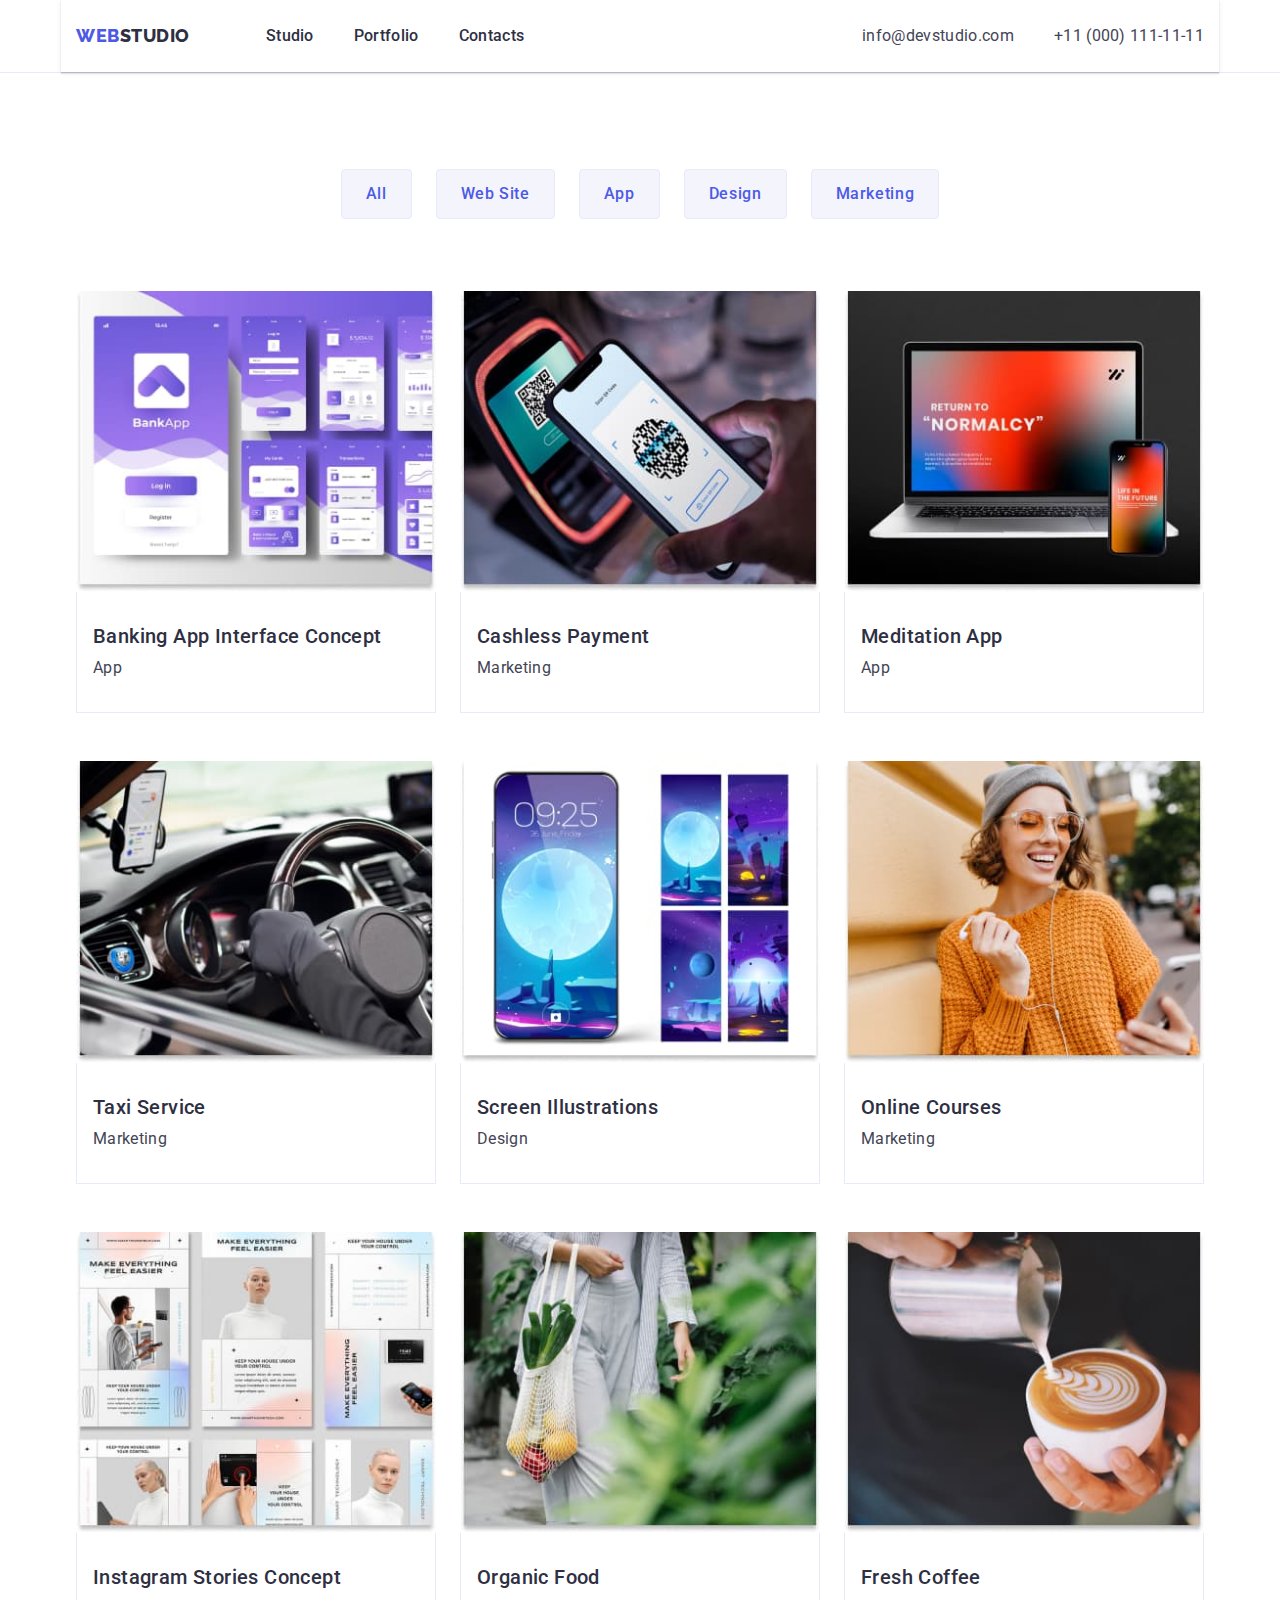
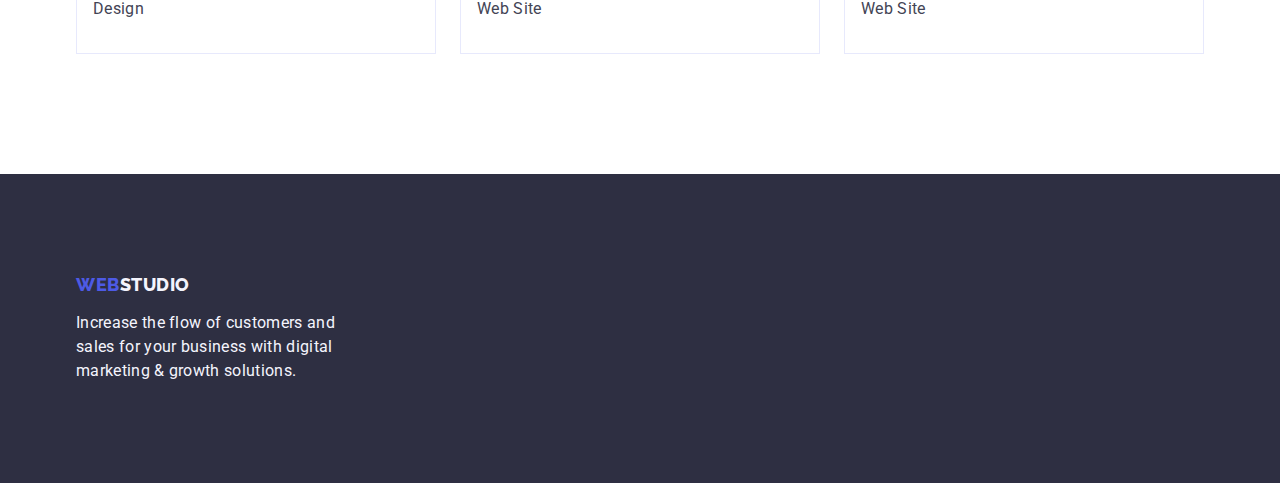
==== portfolio.html @ fec1e25a "fthrftj" ====
<!DOCTYPE html>
<html lang="en">
  <head>
    <meta charset="UTF-8" />
    <link rel="preconnect" href="https://fonts.googleapis.com" />
    <link rel="preconnect" href="https://fonts.gstatic.com" crossorigin />
    <link
      href="https://fonts.googleapis.com/css2?family=Raleway:wght@800&family=Roboto:wght@400;500&display=swap"
      rel="stylesheet"
    />
    <meta name="viewport" content="width=device-width, initial-scale=1.0" />
    <title>Portfolio</title>
    <link rel="stylesheet" href="./css/modern-normalize.min.css" />
    <link rel="stylesheet" href="./css/style.css" />
    <script src="./js/modal.js"></script>
  </head>
  <body>
    <header class="header_index">
      <!-- Header -->
      <div class="header-div-index container">
        <nav class="list nav-list-index">
          <a class="logo link" href="./index.html"
            >Web<span class="logo_span">Studio</span></a
          >
          <ul class="list menu-nav-index">
            <li class="navigation">
              <a class="nav_header link" href="./index.html">Studio</a>
            </li>
            <li class="navigation">
              <a class="nav_header link" href="./portfolio.html">Portfolio</a>
            </li>
            <li class="navigation">
              <a class="nav_header link" href="">Contacts</a>
            </li>
          </ul>
        </nav>
        <!-- Contacts -->
        <address class="contacts_header">
          <ul class="list address-list-index">
            <li class="adress_phone">
              <a class="email_header link" href="mailto:info@devstudio.com"
                >info@devstudio.com</a
              >
            </li>
            <li class="adress_phone">
              <a class="email_header link" href="tel:+110001111111"
                >+11 (000) 111-11-11</a
              >
            </li>
          </ul>
        </address>
      </div>
    </header>
    <main>
      <!-- Nav -->
      <section class="images_main_portfolio">
        <div class="container">
          <h1 class="visually-hidden">navigation</h1>
          <ul class="list list-portfolio">
            <li>
              <button class="buttons" type="button">All</button>
            </li>
            <li>
              <button class="buttons" type="button">Web Site</button>
            </li>
            <li>
              <button class="buttons" type="button">App</button>
            </li>
            <li>
              <button class="buttons" type="button">Design</button>
            </li>
            <li>
              <button class="buttons" type="button">Marketing</button>
            </li>
          </ul>
          <!-- Images -->
          <ul class="list portfolio-img">
            <li class="portfolio-img-descp">
              <a class="link" href="./index.html">
                <img src="./images/port1.jpg" alt="img1" width="360" />
                <div class="catalog">
                  <h2 class="img_head_hame">Banking App Interface Concept</h2>
                  <p class="port_parah">App</p>
                </div>
              </a>
            </li>
            <li class="portfolio-img-descp">
              <a class="link" href="./index.html">
                <img src="./images/port2.jpg" alt="img2" width="360" />
                <div class="catalog">
                  <h2 class="img_head_hame">Cashless Payment</h2>
                  <p class="port_parah">Marketing</p>
                </div>
              </a>
            </li>
            <li class="portfolio-img-descp">
              <a class="link" href="./index.html">
                <img src="./images/port3.jpg" alt="img3" width="360" />
                <div class="catalog">
                  <h2 class="img_head_hame">Meditation App</h2>
                  <p class="port_parah">App</p>
                </div>
              </a>
            </li>
            <li class="portfolio-img-descp">
              <a class="link" href="./index.html">
                <img src="./images/port4.jpg" alt="img4" width="360" />
                <div class="catalog">
                  <h2 class="img_head_hame">Taxi Service</h2>
                  <p class="port_parah">Marketing</p>
                </div>
              </a>
            </li>
            <li class="portfolio-img-descp">
              <a class="link" href="./index.html">
                <img src="./images/port5.jpg" alt="img5" width="360" />
                <div class="catalog">
                  <h2 class="img_head_hame">Screen Illustrations</h2>
                  <p class="port_parah">Design</p>
                </div>
              </a>
            </li>
            <li class="portfolio-img-descp">
              <a class="link" href="./index.html">
                <img src="./images/port6.jpg" alt="img6" width="360" />
                <div class="catalog">
                  <h2 class="img_head_hame">Online Courses</h2>
                  <p class="port_parah">Marketing</p>
                </div>
              </a>
            </li>
            <li class="portfolio-img-descp">
              <a class="link" href="./index.html">
                <img src="./images/port7.jpg" alt="img7" width="360" />
                <div class="catalog">
                  <h2 class="img_head_hame">Instagram Stories Concept</h2>
                  <p class="port_parah">Design</p>
                </div>
              </a>
            </li>
            <li class="portfolio-img-descp">
              <a class="link" href="./index.html">
                <img src="./images/port8.jpg" alt="img8" width="360" />
                <div class="catalog">
                  <h2 class="img_head_hame">Organic Food</h2>
                  <p class="port_parah">Web Site</p>
                </div>
              </a>
            </li>
            <li class="portfolio-img-descp">
              <a class="link" href="./index.html">
                <img src="./images/port9.jpg" alt="img9" width="360" />
                <div class="catalog">
                  <h2 class="img_head_hame">Fresh Coffee</h2>
                  <p class="port_parah">Web Site</p>
                </div>
              </a>
            </li>
          </ul>
        </div>
      </section>
    </main>
    <!-- footer -->
    <footer class="footer_main">
      <div class="container">
        <a class="logo link logo-footer" href="./index.html"
          >Web<span class="logo_span_footer">Studio</span></a
        >
        <p class="footer_par">
          Increase the flow of customers and sales for your business with
          digital marketing & growth solutions.
        </p>
      </div>
    </footer>
  </body>
</html>
---- css/style.css ----
body {
  font-family: 'Raleway', sans-serif;
  font-family: 'Roboto', sans-serif;
  color: #434455;
  background-color: #ffffff;
}
:root {
  color: #434455;
  background-color: #ffffff;
  --body-fonts: 'Roboto', 'Raleway', sans-serif;
}
/* Header */
.logo {
  font-family: 'Raleway', sans-serif;
  font-size: 18px;
  font-weight: 800;
  line-height: 1.17;
  letter-spacing: 0.03em;
  text-transform: uppercase;
  color: #4d5ae5;
  text-decoration: none;
  margin-right: 76px;
}
.logo_span {
  color: #2e2f42;
}
.list {
  list-style: none;
}
.nav_header {
  font-weight: 500;
  font-size: 16px;
  line-height: 1.5;
  letter-spacing: 0.02em;
  color: #2e2f42;
  padding: 24px 0;
  display: flex;
  flex-direction: row;
}
.nav_header:hover,
.nav_header:focus {
  color: #404bbf;
}
.link {
  text-decoration: none;
}
.contacts_header {
  font-style: normal;
}
.email_header {
  font-size: 16px;
  line-height: 1.5;
  letter-spacing: 0.02em;
  color: #434455;
}
.email_header:hover,
.email_header:focus {
  color: #404bbf;
}
/* Hero */
.hero_main {
  background-color: #2e2f42;
  padding: 188px 0;
}
.hero_text {
  font-size: 56px;
  line-height: 1.07;
  text-align: center;
  letter-spacing: 0.02em;
  color: #ffffff;
  max-width: 496px;
  margin: auto;
}
.button_hero {
  background-color: #4d5ae5;
  font-family: 'Roboto', sans-serif;
  font-weight: 500;
  font-size: 16px;
  line-height: 1.5;
  letter-spacing: 0.04em;
  color: #ffffff;
  display: block;
  min-width: 169px;
  height: 56px;
  border: none;
  border-radius: 4px;
  cursor: pointer;
  margin: auto;
  margin-top: 48px;
}
.button_hero:hover,
.button_hero:focus {
  background-color: #404bbf;
  cursor: pointer;
}
/* Main */
.benefits_paragrah {
  font-size: 16px;
  line-height: 1.5;
  letter-spacing: 0.02em;
  color: #434455;
}
.benefits_text {
  font-weight: 500;
  font-size: 20px;
  line-height: 1.2;
  letter-spacing: 0.02em;
  color: #2e2f42;
  margin-bottom: 8px;
}
/* Images_section */
.images_main {
  font-size: 36px;
  line-height: 1.11;
  text-align: center;
  letter-spacing: 0.02em;
  text-transform: capitalize;
  color: #2e2f42;
  padding-bottom: 120px;
}
.images_descrip {
  font-size: 36px;
  line-height: 1.11;
  text-align: center;
  letter-spacing: 0.02em;
  margin-bottom: 72px;
}
/* Team-main */
.team_main {
  background-color: #f4f4fd;
  padding: 120px 0;
}
.team_head {
  font-size: 36px;
  line-height: 1.11;
  text-align: center;
  letter-spacing: 0.02em;
  text-transform: capitalize;
  color: #2e2f42;
  margin-bottom: 72px;
}
.list_team {
  background-color: #ffffff;
  line-height: 1.2;
  letter-spacing: 0.02em;
  width: calc((100% - 72px) / 4);
  border-radius: 0px 0px 4px 4px;
}
.list_team_name {
  font-weight: 500;
  font-size: 20px;
  color: #2e2f42;
  line-height: 1.2;
  letter-spacing: 0.02em;
  text-align: center;
  margin-bottom: 8px;
}
.list_team_parah {
  font-size: 16px;
  line-height: 1.5;
  letter-spacing: 0.02em;
  text-align: center;
}
/* Footer */
.footer_main {
  background-color: #2e2f42;
  padding: 100px 0;
}
.logo_span_footer {
  color: #f4f4fd;
}
.footer_par {
  line-height: 1.5;
  color: #f4f4fd;
  letter-spacing: 0.02em;
  font-size: 16px;
  width: 264px;
}
/* Second page */
.buttons {
  font-family: 'Roboto', sans-serif;
  font-weight: 500;
  font-size: 16px;
  line-height: 1.5;
  letter-spacing: 0.04em;
  color: #4d5ae5;
  background-color: #f4f4fd;
  padding: 12px 24px;
  border: 1px solid #e7e9fc;
  border-radius: 4px;
}
.buttons:hover,
.buttons:focus {
  background-color: #404bbf;
  color: #ffffff;
  cursor: pointer;
  border: 1px solid transparent;
}
.img_head_hame {
  font-weight: 500;
  font-size: 20px;
  line-height: 1.2;
  letter-spacing: 0.02em;
  color: #2e2f42;
  margin-bottom: 8px;
}
.port_parah {
  line-height: 1.5;
  letter-spacing: 0.02em;
  color: #434455;
}
img {
  display: block;
  width: 100%;
}
/* 3 homework */
.header_index {
  border-bottom: 1px solid #e7e9fc;
}
.header-div-index {
  display: flex;
  box-shadow: 0px 2px 1px rgba(46, 47, 66, 0.08),
    0px 1px 1px rgba(46, 47, 66, 0.16), 0px 1px 6px rgba(46, 47, 66, 0.08);
}
/* container default */
.container {
  width: 1158px;
  margin: 0 auto;
  padding: 0 15px;
}
.nav-list-index {
  display: flex;
  align-items: center;
  margin-right: auto;
}
.menu-nav-index {
  display: flex;
  gap: 40px;
  margin-right: 332px;
}
.address-list-index {
  display: flex;
  gap: 40px;
  padding: 24px 0;
}
.main-contant-index {
  padding: 120px 0;
}
.visually-hidden {
  position: absolute;
  width: 1px;
  height: 1px;
  margin: -1px;
  border: 0;
  padding: 0;
  white-space: nowrap;
  clip-path: inset(100%);
  clip: rect(0 0 0 0);
  overflow: hidden;
}

.main-list-index {
  display: flex;
  gap: 24px;
  margin: 0;
  padding: 0;
}
.main-list-index-inside {
  width: calc((100% - 48px) / 3);
}
.imagine-list-main {
  display: flex;
  gap: 24px;
}
.imagine-list-items {
  margin: 0;
  padding: 0;
  width: calc((100% - 48px) / 3);
}
.list-team-index {
  display: flex;
  gap: 24px;
}
.team-name-index {
  padding: 32px 0;
}
.logo-footer {
  display: inline-block;
  margin-bottom: 16px;
  margin-right: 0;
}
/* Portfolio */
.images_main_portfolio {
  padding-top: 96px;
  padding-bottom: 120px;
}
.list-portfolio {
  display: flex;
  justify-content: center;
  gap: 24px;
  margin-bottom: 72px;
}
.portfolio-img {
  display: flex;
  flex-wrap: wrap;
  column-gap: 24px;
  row-gap: 48px;
}
.catalog {
  padding: 32px 16px;
  border: 1px solid #e7e9fc;
  border-top: none;
}
.portfolio-img-descp {
  width: calc((100% - 48px) / 3);
}
h1,
h2,
h3,
p,
ul {
  margin: 0;
  padding: 0;
}
.navigation{
  position: relative;
  color: #404bbf;
}
.navigation::after
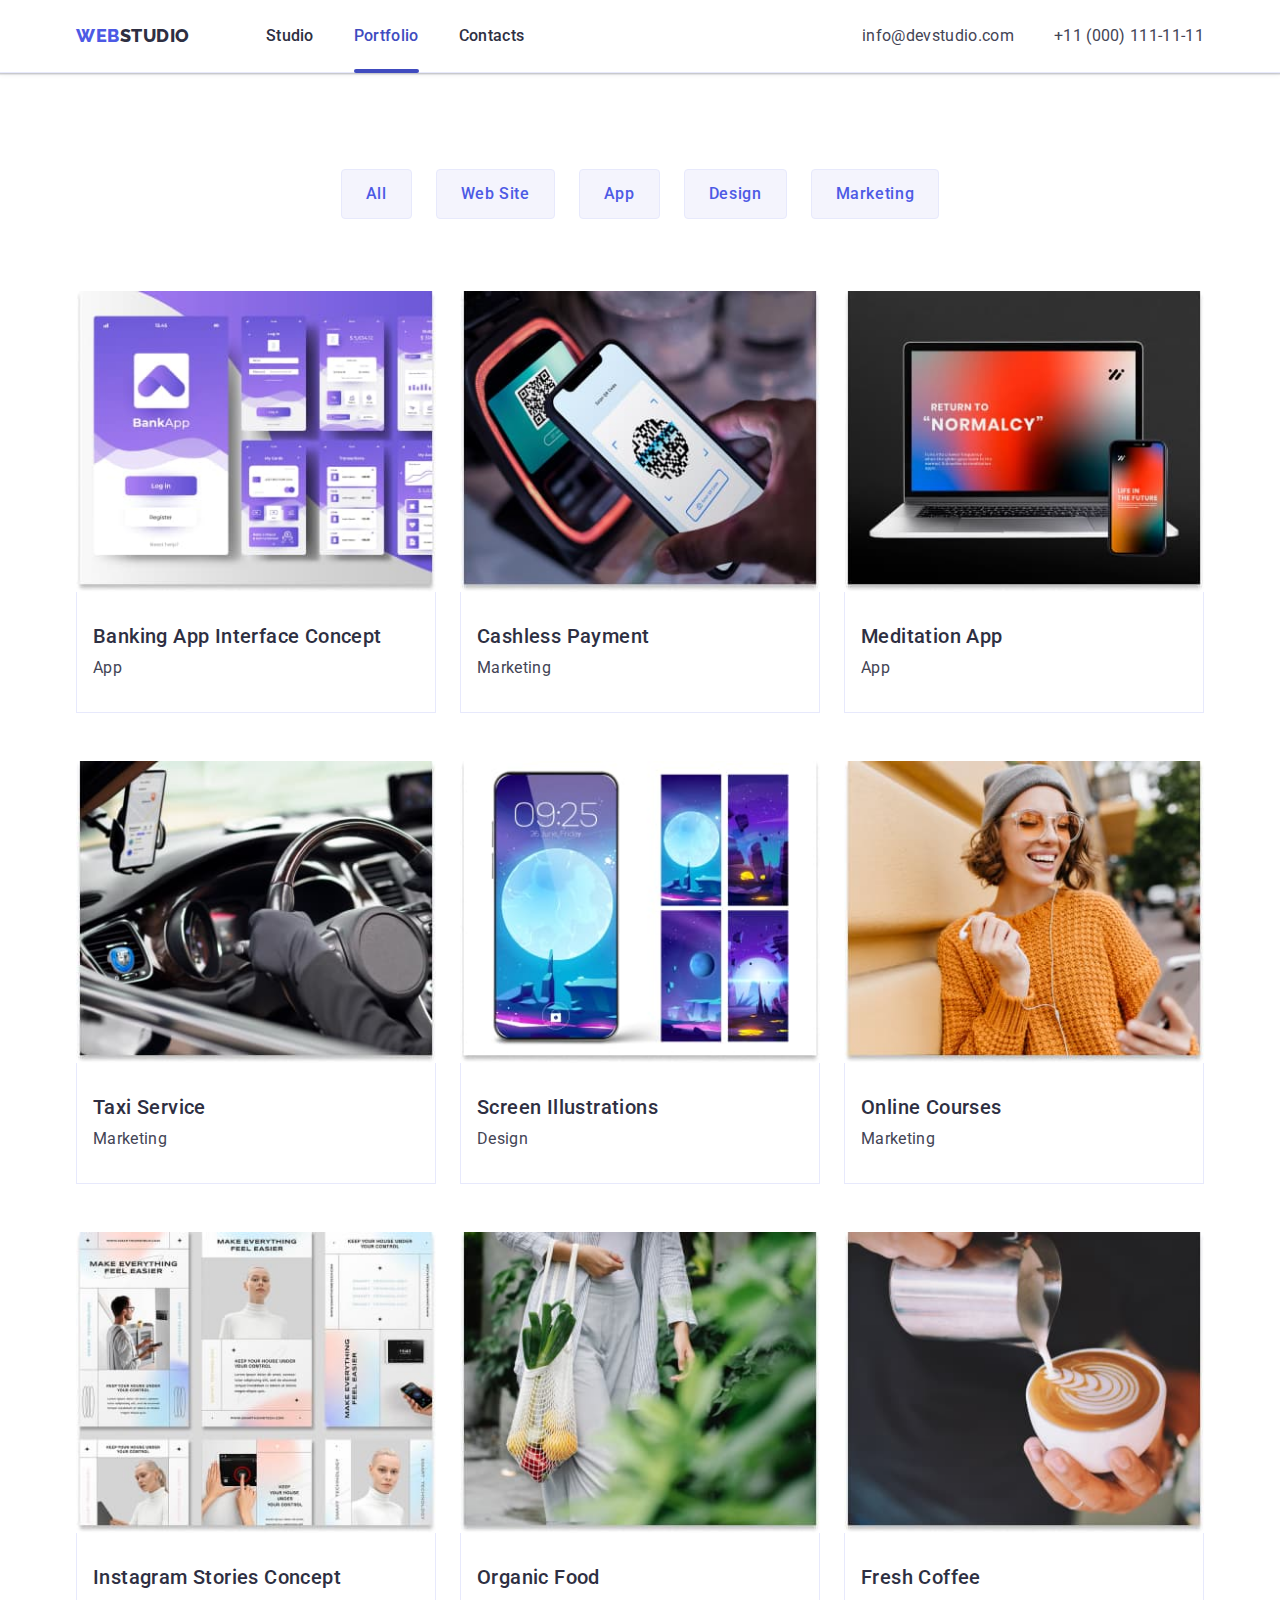
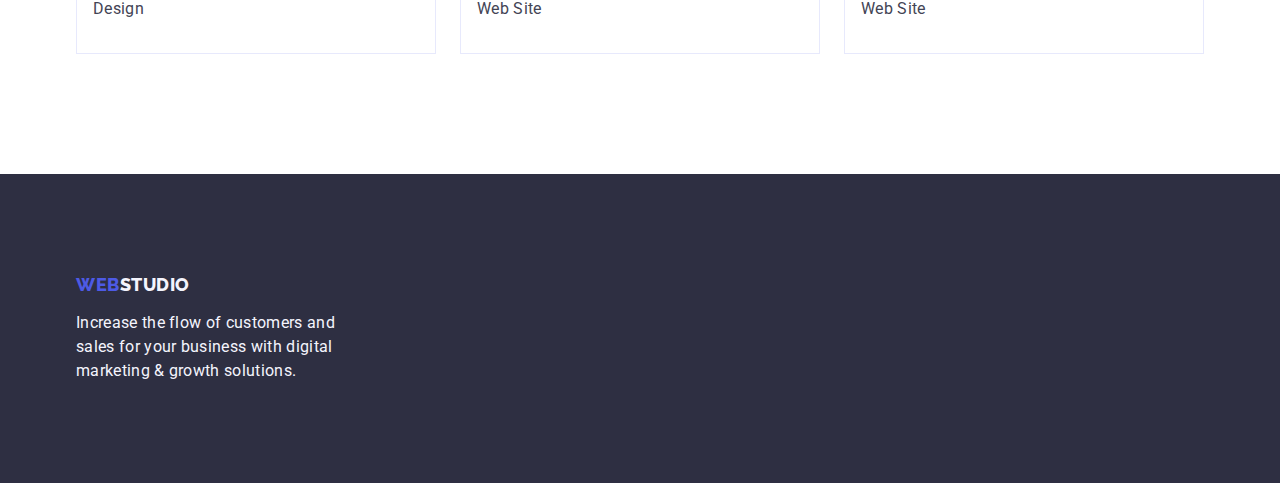
==== commit d7b0a03e: "Update portfolio.html" ====
--- a/portfolio.html
+++ b/portfolio.html
@@ -27,7 +27,9 @@
               <a class="nav_header link" href="./index.html">Studio</a>
             </li>
             <li class="navigation">
-              <a class="nav_header link" href="./portfolio.html">Portfolio</a>
+              <a class="nav_header current link" href="./portfolio.html"
+                >Portfolio</a
+              >
             </li>
             <li class="navigation">
               <a class="nav_header link" href="">Contacts</a>
--- a/css/style.css
+++ b/css/style.css
@@ -36,6 +36,22 @@
   padding: 24px 0;
   display: flex;
   flex-direction: row;
+  position: relative;
+  transition: color 250ms cubic-bezier(0.4, 0, 0.2, 1);
+}
+.nav_header.current {
+  color: #404bbf;
+}
+.nav_header.current:after {
+  content: '';
+  position: absolute;
+  left: 0;
+  bottom: -1px;
+  width: 100%;
+  height: 4px;
+  background-color: #404bbf;
+  border-radius: 2px;
+  transform: translate(-50% -50%);
 }
 .nav_header:hover,
 .nav_header:focus {
@@ -52,6 +68,7 @@
   line-height: 1.5;
   letter-spacing: 0.02em;
   color: #434455;
+  transition: color 250ms cubic-bezier(0.4, 0, 0.2, 1);
 }
 .email_header:hover,
 .email_header:focus {
@@ -61,6 +78,16 @@
 .hero_main {
   background-color: #2e2f42;
   padding: 188px 0;
+  background-image: linear-gradient(
+      rgba(46, 47, 66, 0.7),
+      rgba(46, 47, 66, 0.7)
+    ),
+    url(../images/Office.jpg);
+  max-width: 1440px;
+  background-repeat: no-repeat;
+  background-position: center;
+  background-size: cover;
+  margin: auto;
 }
 .hero_text {
   font-size: 56px;
@@ -87,6 +114,7 @@
   cursor: pointer;
   margin: auto;
   margin-top: 48px;
+  transition: background-color 250ms cubic-bezier(0.4, 0, 0.2, 1);
 }
 .button_hero:hover,
 .button_hero:focus {
@@ -145,6 +173,8 @@
   letter-spacing: 0.02em;
   width: calc((100% - 72px) / 4);
   border-radius: 0px 0px 4px 4px;
+  box-shadow: 0px 1px 6px rgba(46, 47, 66, 0.08),
+    0px 1px 1px rgba(46, 47, 66, 0.16), 0px 2px 1px rgba(46, 47, 66, 0.08);
 }
 .list_team_name {
   font-weight: 500;
@@ -216,11 +246,11 @@
 /* 3 homework */
 .header_index {
   border-bottom: 1px solid #e7e9fc;
-}
-.header-div-index {
-  display: flex;
   box-shadow: 0px 2px 1px rgba(46, 47, 66, 0.08),
     0px 1px 1px rgba(46, 47, 66, 0.16), 0px 1px 6px rgba(46, 47, 66, 0.08);
+}
+.header-div-index {
+  display: flex;
 }
 /* container default */
 .container {
@@ -322,8 +352,185 @@
   margin: 0;
   padding: 0;
 }
-.navigation{
-  position: relative;
+.icons {
+  display: flex;
+  align-items: center;
+  justify-content: center;
+  height: 112px;
+  background-color: #f4f4fd;
+  border-radius: 4px;
+  margin-bottom: 8px;
+}
+.social-media {
+  display: flex;
+  justify-content: center;
+  gap: 24px;
+  list-style: none;
+  margin-top: 8px;
+}
+.icon-name {
+  width: 40px;
+  height: 40px;
+}
+.url-social-media {
+  width: 100%;
+  height: 100%;
+  background-color: #4d5ae5;
+  border-radius: 50%;
+  display: flex;
+  align-items: center;
+  justify-content: center;
+  transition: background-color 250ms cubic-bezier(0.4, 0, 0.2, 1);
+}
+.url-social-media:hover,
+.url-social-media:focus {
+  background-color: #404bbf;
+}
+.icons-socia-media {
+  fill: #f4f4fd;
+}
+/* 5 section */
+.supporters-section {
+  padding-top: 120px;
+  padding-bottom: 120px;
+}
+.customers-main {
+  font-size: 36px;
+  line-height: 1.11;
+  color: #2e2f42;
+  margin-bottom: 72px;
+  display: flex;
+  align-items: center;
+  justify-content: center;
+}
+.list-customer {
+  list-style: none;
+  display: flex;
+  gap: 24px;
+}
+.customer-list-content {
+  width: calc((100% - 120px) / 6);
+  height: 88px;
+}
+.customer-link {
+  width: 100%;
+  height: 100%;
+  border: 1px solid #8e8f99;
+  border-radius: 4px;
+  display: flex;
+  align-items: center;
+  justify-content: center;
+  color: #8e8f99;
+  transition: border-color 250ms cubic-bezier(0.4, 0, 0.2, 1),
+    color 250ms cubic-bezier(0.4, 0, 0.2, 1);
+}
+.customer-link:hover,
+.customer-link:focus {
+  border-color: #404bbf;
   color: #404bbf;
 }
-.navigation::after+.icons-customers {
+  fill: currentColor;
+}
+.footer-cont {
+  display: flex;
+  align-items: baseline;
+  margin-right: 120px;
+}
+.footer-social {
+  font-weight: 500;
+  font-size: 16px;
+  line-height: 1.5;
+  letter-spacing: 0.02em;
+  color: #ffffff;
+  margin-bottom: 16px;
+}
+.logo-and-par {
+  margin-right: 120px;
+}
+.social-media-foot {
+  font-weight: 500;
+  font-size: 16px;
+  line-height: 1.5;
+  letter-spacing: 0.02em;
+  color: #ffffff;
+  margin-bottom: 16px;
+}
+.social-media-foot-list {
+  display: flex;
+  gap: 16px;
+  list-style: none;
+}
+.social-media-foot-list-content {
+  width: 40px;
+  height: 40px;
+}
+.social-foot-link {
+  width: 100%;
+  height: 100%;
+  background-color: #4d5ae5;
+  border-radius: 50%;
+  display: flex;
+  align-items: center;
+  justify-content: center;
+  transition: background-color 250ms cubic-bezier(0.4, 0, 0.2, 1);
+}
+.social-foot-link:hover,
+.social-foot-link:focus {
+  background-color: #31d0aa;
+}
+/* modal */
+.modal-section {
+  position: fixed;
+  top: 0;
+  left: 0;
+  width: 100%;
+  height: 100%;
+  background-color: rgba(46, 47, 66, 0.4);
+  transition: opacity 250ms cubic-bezier(0.4, 0, 0.2, 1),
+    visibility 250ms cubic-bezier(0.4, 0, 0.2, 1);
+}
+.is-hidden {
+  visibility: hidden;
+  pointer-events: none;
+  opacity: 0;
+}
+.modal-window {
+  position: absolute;
+  top: 50%;
+  left: 50%;
+  transform: translate(-50%, -50%) scale(1);
+  width: 408px;
+  min-height: 584px;
+  background: #fcfcfc;
+  box-shadow: 0px 1px 1px rgba(0, 0, 0, 0.14), 0px 1px 3px rgba(0, 0, 0, 0.12),
+    0px 2px 1px rgba(0, 0, 0, 0.2);
+  border-radius: 4px;
+  transition: transform 250ms cubic-bezier(0.4, 0, 0.2, 1);
+}
+.buton-modal {
+  position: absolute;
+  top: 24px;
+  right: 24px;
+  width: 24px;
+  height: 24px;
+  border-radius: 50%;
+  display: flex;
+  align-items: center;
+  justify-content: center;
+  background-color: #e7e9fc;
+  border: 1px solid rgba(0, 0, 0, 0.1);
+  padding: 0;
+  cursor: pointer;
+  transition: background-color 250ms cubic-bezier(0.4, 0, 0.2, 1),
+    border 250ms cubic-bezier(0.4, 0, 0.2, 1);
+}
+.buton-modal:hover,
+.buton-modal:focus {
+  background-color: #404bbf;
+  border: none;
+  fill: #ffffff;
+}
+.modal-icon {
+  transition: fill 250ms cubic-bezier(0.4, 0, 0.2, 1);
+}
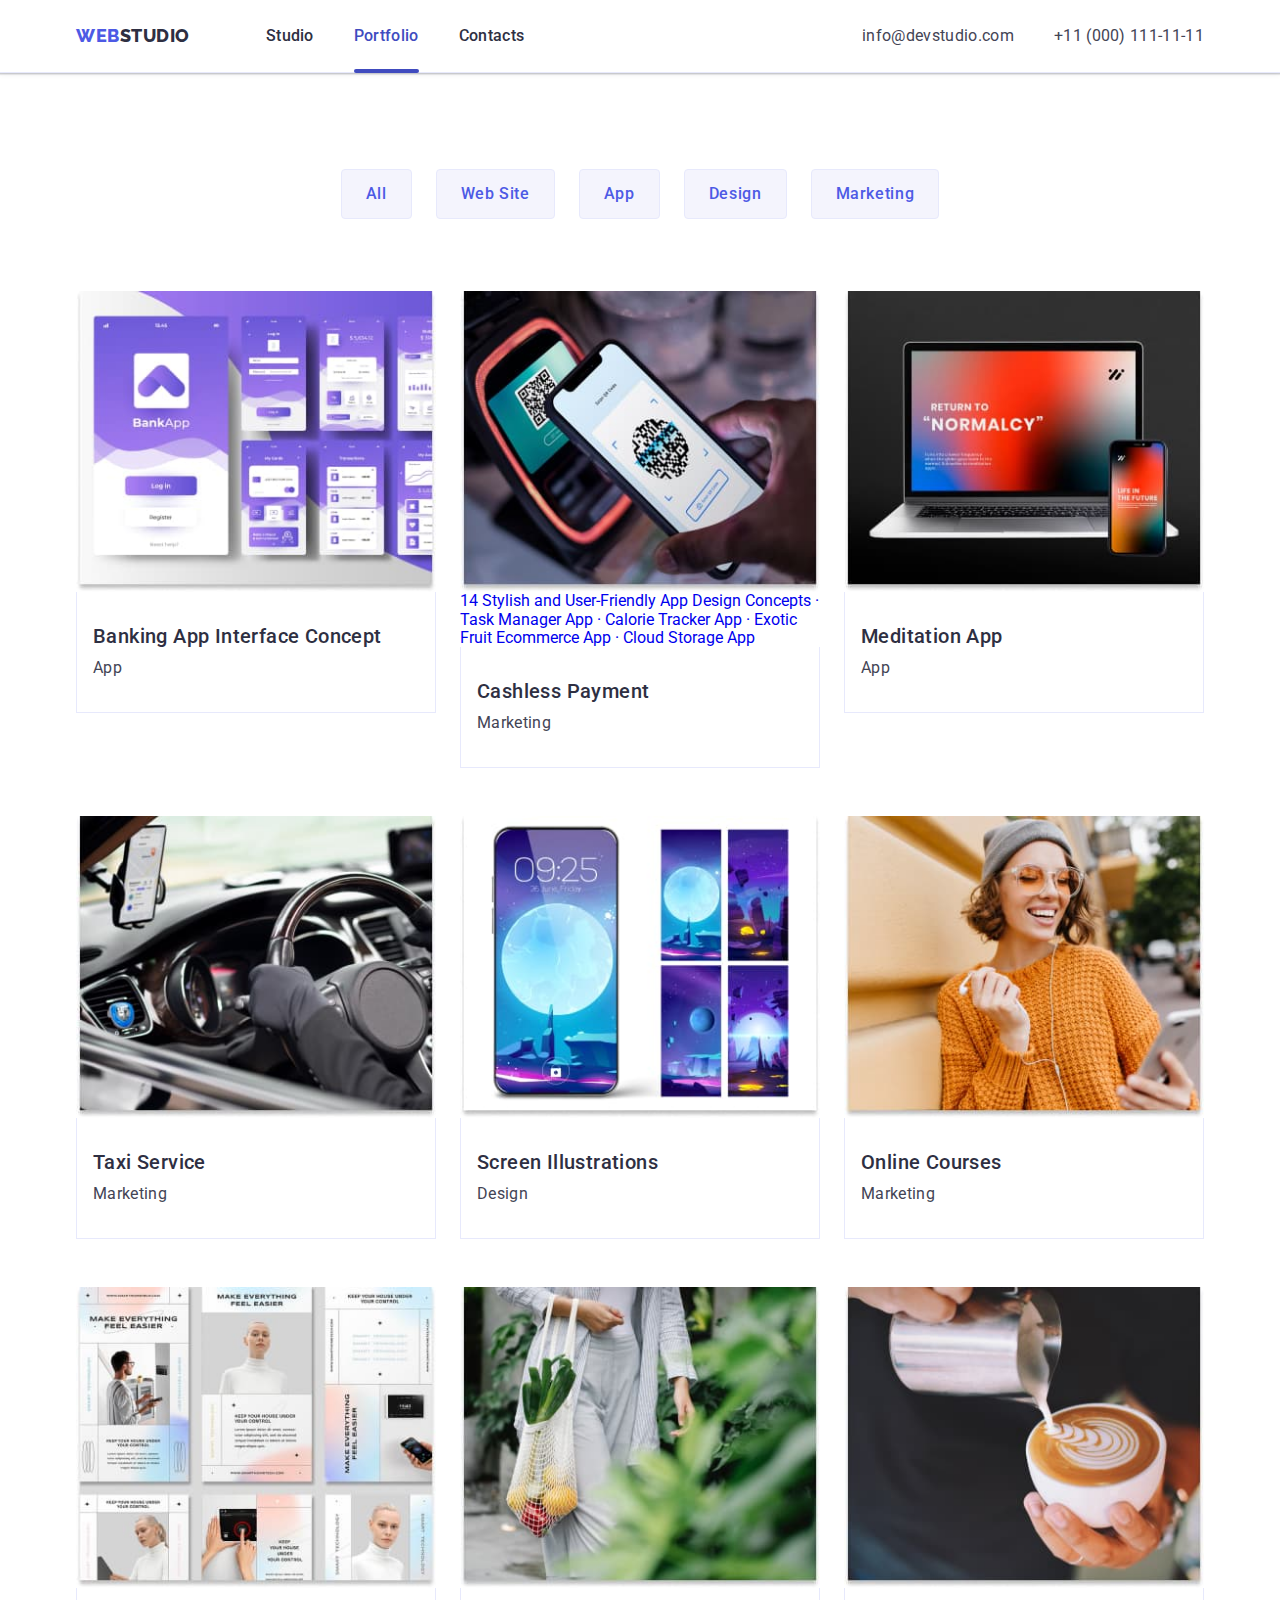
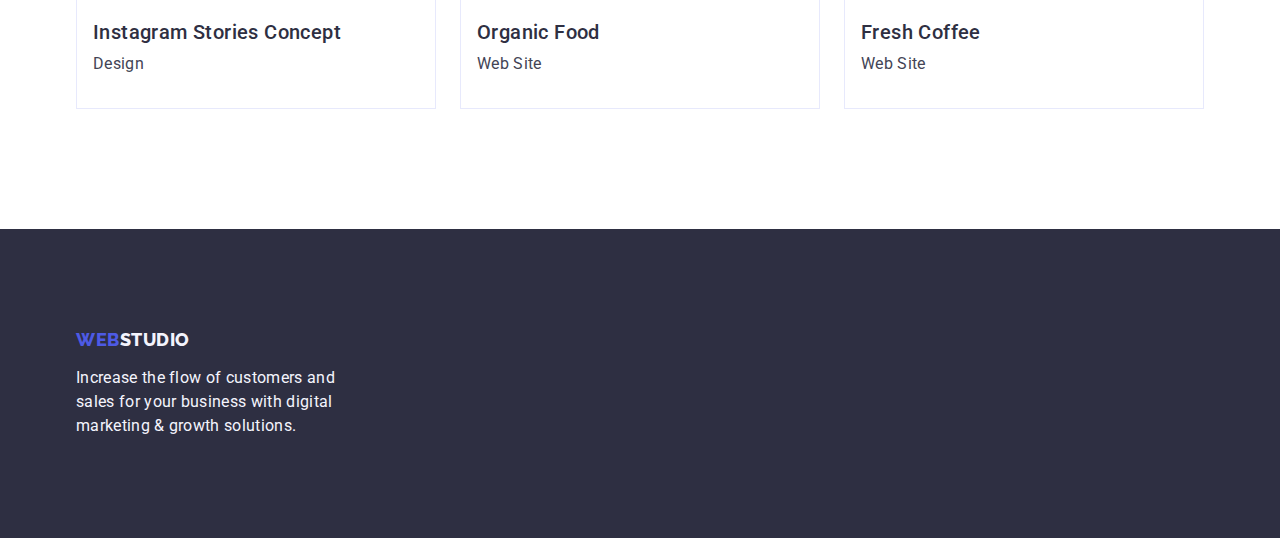
==== commit f7e1564c: "Update portfolio.html" ====
--- a/portfolio.html
+++ b/portfolio.html
@@ -78,8 +78,10 @@
           <!-- Images -->
           <ul class="list portfolio-img">
             <li class="portfolio-img-descp">
-              <a class="link" href="./index.html">
-                <img src="./images/port1.jpg" alt="img1" width="360" />
+              <a class="link link-mod" href="./index.html">
+                <div class="port-photo">
+                  <img src="./images/port1.jpg" alt="img1" width="360" />
+                </div>
                 <div class="catalog">
                   <h2 class="img_head_hame">Banking App Interface Concept</h2>
                   <p class="port_parah">App</p>
@@ -87,8 +89,15 @@
               </a>
             </li>
             <li class="portfolio-img-descp">
-              <a class="link" href="./index.html">
-                <img src="./images/port2.jpg" alt="img2" width="360" />
+              <a class="link link-mod" href="./index.html">
+                <div class="port-photo">
+                  <img src="./images/port2.jpg" alt="img2" width="360" />
+                  <p class="parah-mod">
+                    14 Stylish and User-Friendly App Design Concepts · Task
+                    Manager App · Calorie Tracker App · Exotic Fruit Ecommerce
+                    App · Cloud Storage App
+                  </p>
+                </div>
                 <div class="catalog">
                   <h2 class="img_head_hame">Cashless Payment</h2>
                   <p class="port_parah">Marketing</p>
@@ -96,8 +105,10 @@
               </a>
             </li>
             <li class="portfolio-img-descp">
-              <a class="link" href="./index.html">
-                <img src="./images/port3.jpg" alt="img3" width="360" />
+              <a class="link link-mod" href="./index.html">
+                <div class="port-photo">
+                  <img src="./images/port3.jpg" alt="img3" width="360" />
+                </div>
                 <div class="catalog">
                   <h2 class="img_head_hame">Meditation App</h2>
                   <p class="port_parah">App</p>
@@ -105,8 +116,10 @@
               </a>
             </li>
             <li class="portfolio-img-descp">
-              <a class="link" href="./index.html">
-                <img src="./images/port4.jpg" alt="img4" width="360" />
+              <a class="link link-mod" href="./index.html">
+                <div class="port-photo">
+                  <img src="./images/port4.jpg" alt="img4" width="360" />
+                </div>
                 <div class="catalog">
                   <h2 class="img_head_hame">Taxi Service</h2>
                   <p class="port_parah">Marketing</p>
@@ -114,8 +127,10 @@
               </a>
             </li>
             <li class="portfolio-img-descp">
-              <a class="link" href="./index.html">
-                <img src="./images/port5.jpg" alt="img5" width="360" />
+              <a class="link link-mod" href="./index.html">
+                <div class="port-photo">
+                  <img src="./images/port5.jpg" alt="img5" width="360" />
+                </div>
                 <div class="catalog">
                   <h2 class="img_head_hame">Screen Illustrations</h2>
                   <p class="port_parah">Design</p>
@@ -123,8 +138,10 @@
               </a>
             </li>
             <li class="portfolio-img-descp">
-              <a class="link" href="./index.html">
-                <img src="./images/port6.jpg" alt="img6" width="360" />
+              <a class="link link-mod" href="./index.html">
+                <div class="port-photo">
+                  <img src="./images/port6.jpg" alt="img6" width="360" />
+                </div>
                 <div class="catalog">
                   <h2 class="img_head_hame">Online Courses</h2>
                   <p class="port_parah">Marketing</p>
@@ -132,8 +149,10 @@
               </a>
             </li>
             <li class="portfolio-img-descp">
-              <a class="link" href="./index.html">
-                <img src="./images/port7.jpg" alt="img7" width="360" />
+              <a class="link link-mod" href="./index.html">
+                <div class="port-photo">
+                  <img src="./images/port7.jpg" alt="img7" width="360" />
+                </div>
                 <div class="catalog">
                   <h2 class="img_head_hame">Instagram Stories Concept</h2>
                   <p class="port_parah">Design</p>
@@ -141,8 +160,10 @@
               </a>
             </li>
             <li class="portfolio-img-descp">
-              <a class="link" href="./index.html">
-                <img src="./images/port8.jpg" alt="img8" width="360" />
+              <a class="link link-mod" href="./index.html">
+                <div class="port-photo">
+                  <img src="./images/port8.jpg" alt="img8" width="360" />
+                </div>
                 <div class="catalog">
                   <h2 class="img_head_hame">Organic Food</h2>
                   <p class="port_parah">Web Site</p>
@@ -150,8 +171,10 @@
               </a>
             </li>
             <li class="portfolio-img-descp">
-              <a class="link" href="./index.html">
-                <img src="./images/port9.jpg" alt="img9" width="360" />
+              <a class="link link-mod" href="./index.html">
+                <div class="port-photo">
+                  <img src="./images/port9.jpg" alt="img9" width="360" />
+                </div>
                 <div class="catalog">
                   <h2 class="img_head_hame">Fresh Coffee</h2>
                   <p class="port_parah">Web Site</p>
--- a/css/style.css
+++ b/css/style.css
@@ -218,6 +218,10 @@
   padding: 12px 24px;
   border: 1px solid #e7e9fc;
   border-radius: 4px;
+  transition: color 250ms cubic-bezier(0.4, 0, 0.2, 1),
+    background-color 250ms cubic-bezier(0.4, 0, 0.2, 1),
+    border-color 250ms cubic-bezier(0.4, 0, 0.2, 1),
+    box-shadow 250ms cubic-bezier(0.4, 0, 0.2, 1);
 }
 .buttons:hover,
 .buttons:focus {
@@ -225,6 +229,8 @@
   color: #ffffff;
   cursor: pointer;
   border: 1px solid transparent;
+  box-shadow: 0px 3px 1px rgba(0, 0, 0, 0.1), 0px 2px 1px rgba(0, 0, 0, 0.08),
+    0px 2px 2px rgba(0, 0, 0, 0.12);
 }
 .img_head_hame {
   font-weight: 500;
@@ -239,6 +245,7 @@
   letter-spacing: 0.02em;
   color: #434455;
 }
+
 img {
   display: block;
   width: 100%;
@@ -534,3 +541,16 @@
 .modal-icon {
   transition: fill 250ms cubic-bezier(0.4, 0, 0.2, 1);
 }
+.link-mod {
+  display: block;
+  transition: box-shadow 250ms cubic-bezier(0.4, 0, 0.2, 1);
+}
+.link-mod:hover,
+.link-mod:focus {
+  box-shadow: 0px 1px 6px rgba(46, 47, 66, 0.08),
+    0px 1px 1px rgba(46, 47, 66, 0.16), 0px 2px 1px rgba(46, 47, 66, 0.08);
+}
+.parah-mod:hover,
+.parah-mod:focus {
+  transform: translateY(0%);
+}
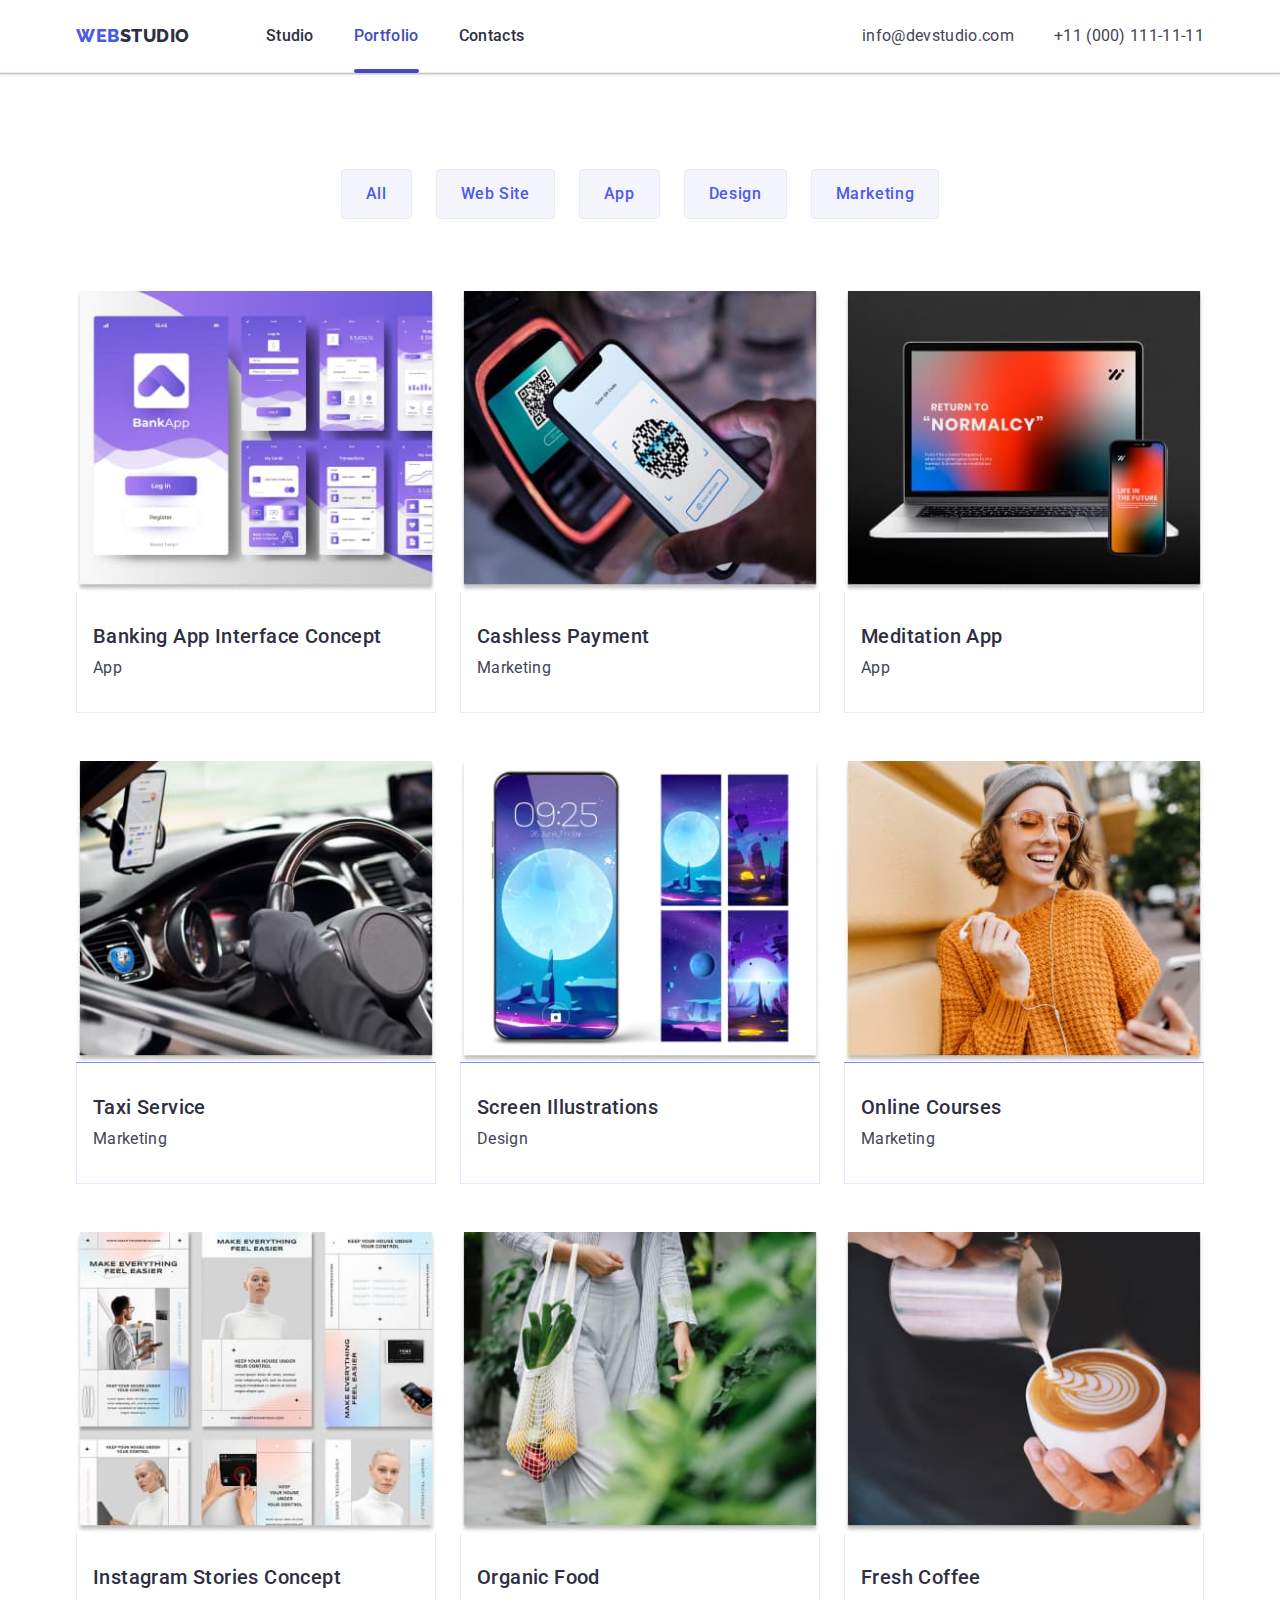
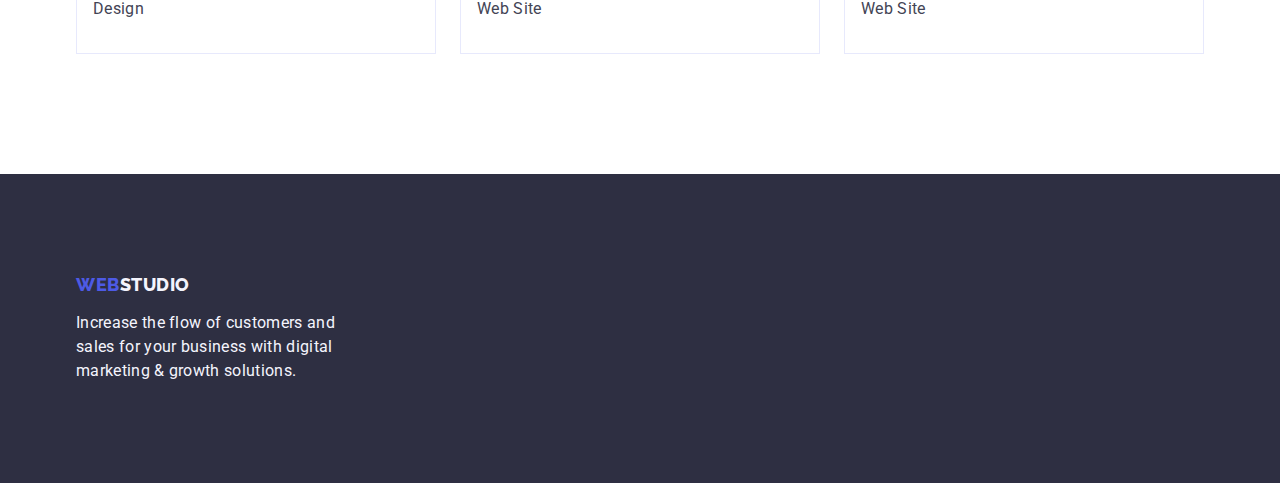
==== commit 6f29b673: "ffbhdfbdfhbdhbdrhrdhbrd" ====
--- a/portfolio.html
+++ b/portfolio.html
@@ -81,6 +81,11 @@
               <a class="link link-mod" href="./index.html">
                 <div class="port-photo">
                   <img src="./images/port1.jpg" alt="img1" width="360" />
+                  <p class="parah-mod">
+                    14 Stylish and User-Friendly App Design Concepts · Task
+                    Manager App · Calorie Tracker App · Exotic Fruit Ecommerce
+                    App · Cloud Storage App
+                  </p>
                 </div>
                 <div class="catalog">
                   <h2 class="img_head_hame">Banking App Interface Concept</h2>
@@ -108,6 +113,11 @@
               <a class="link link-mod" href="./index.html">
                 <div class="port-photo">
                   <img src="./images/port3.jpg" alt="img3" width="360" />
+                  <p class="parah-mod">
+                    14 Stylish and User-Friendly App Design Concepts · Task
+                    Manager App · Calorie Tracker App · Exotic Fruit Ecommerce
+                    App · Cloud Storage App
+                  </p>
                 </div>
                 <div class="catalog">
                   <h2 class="img_head_hame">Meditation App</h2>
@@ -119,6 +129,11 @@
               <a class="link link-mod" href="./index.html">
                 <div class="port-photo">
                   <img src="./images/port4.jpg" alt="img4" width="360" />
+                  <p class="parah-mod">
+                    14 Stylish and User-Friendly App Design Concepts · Task
+                    Manager App · Calorie Tracker App · Exotic Fruit Ecommerce
+                    App · Cloud Storage App
+                  </p>
                 </div>
                 <div class="catalog">
                   <h2 class="img_head_hame">Taxi Service</h2>
@@ -130,6 +145,11 @@
               <a class="link link-mod" href="./index.html">
                 <div class="port-photo">
                   <img src="./images/port5.jpg" alt="img5" width="360" />
+                  <p class="parah-mod">
+                    14 Stylish and User-Friendly App Design Concepts · Task
+                    Manager App · Calorie Tracker App · Exotic Fruit Ecommerce
+                    App · Cloud Storage App
+                  </p>
                 </div>
                 <div class="catalog">
                   <h2 class="img_head_hame">Screen Illustrations</h2>
@@ -141,6 +161,11 @@
               <a class="link link-mod" href="./index.html">
                 <div class="port-photo">
                   <img src="./images/port6.jpg" alt="img6" width="360" />
+                  <p class="parah-mod">
+                    14 Stylish and User-Friendly App Design Concepts · Task
+                    Manager App · Calorie Tracker App · Exotic Fruit Ecommerce
+                    App · Cloud Storage App
+                  </p>
                 </div>
                 <div class="catalog">
                   <h2 class="img_head_hame">Online Courses</h2>
@@ -152,6 +177,11 @@
               <a class="link link-mod" href="./index.html">
                 <div class="port-photo">
                   <img src="./images/port7.jpg" alt="img7" width="360" />
+                  <p class="parah-mod">
+                    14 Stylish and User-Friendly App Design Concepts · Task
+                    Manager App · Calorie Tracker App · Exotic Fruit Ecommerce
+                    App · Cloud Storage App
+                  </p>
                 </div>
                 <div class="catalog">
                   <h2 class="img_head_hame">Instagram Stories Concept</h2>
@@ -163,6 +193,11 @@
               <a class="link link-mod" href="./index.html">
                 <div class="port-photo">
                   <img src="./images/port8.jpg" alt="img8" width="360" />
+                  <p class="parah-mod">
+                    14 Stylish and User-Friendly App Design Concepts · Task
+                    Manager App · Calorie Tracker App · Exotic Fruit Ecommerce
+                    App · Cloud Storage App
+                  </p>
                 </div>
                 <div class="catalog">
                   <h2 class="img_head_hame">Organic Food</h2>
@@ -174,6 +209,11 @@
               <a class="link link-mod" href="./index.html">
                 <div class="port-photo">
                   <img src="./images/port9.jpg" alt="img9" width="360" />
+                  <p class="parah-mod">
+                    14 Stylish and User-Friendly App Design Concepts · Task
+                    Manager App · Calorie Tracker App · Exotic Fruit Ecommerce
+                    App · Cloud Storage App
+                  </p>
                 </div>
                 <div class="catalog">
                   <h2 class="img_head_hame">Fresh Coffee</h2>
--- a/css/style.css
+++ b/css/style.css
@@ -550,7 +550,25 @@
   box-shadow: 0px 1px 6px rgba(46, 47, 66, 0.08),
     0px 1px 1px rgba(46, 47, 66, 0.16), 0px 2px 1px rgba(46, 47, 66, 0.08);
 }
-.parah-mod:hover,
-.parah-mod:focus {
+.link-mod:hover .parah-mod,
+.link-mod:focus .parah-mod {
   transform: translateY(0%);
 }
+.port-photo {
+  position: relative;
+  overflow: hidden;
+}
+.parah-mod {
+  position: absolute;
+  top: 0;
+  font-size: 16px;
+  line-height: 1.5;
+  letter-spacing: 0.02em;
+  color: #f4f4fd;
+  padding: 40px 32px;
+  background-color: #4d5ae5;
+  height: 100%;
+  width: 100%;
+  transform: translateY(100%);
+  transition: transform 250ms cubic-bezier(0.4, 0, 0.2, 1);
+}
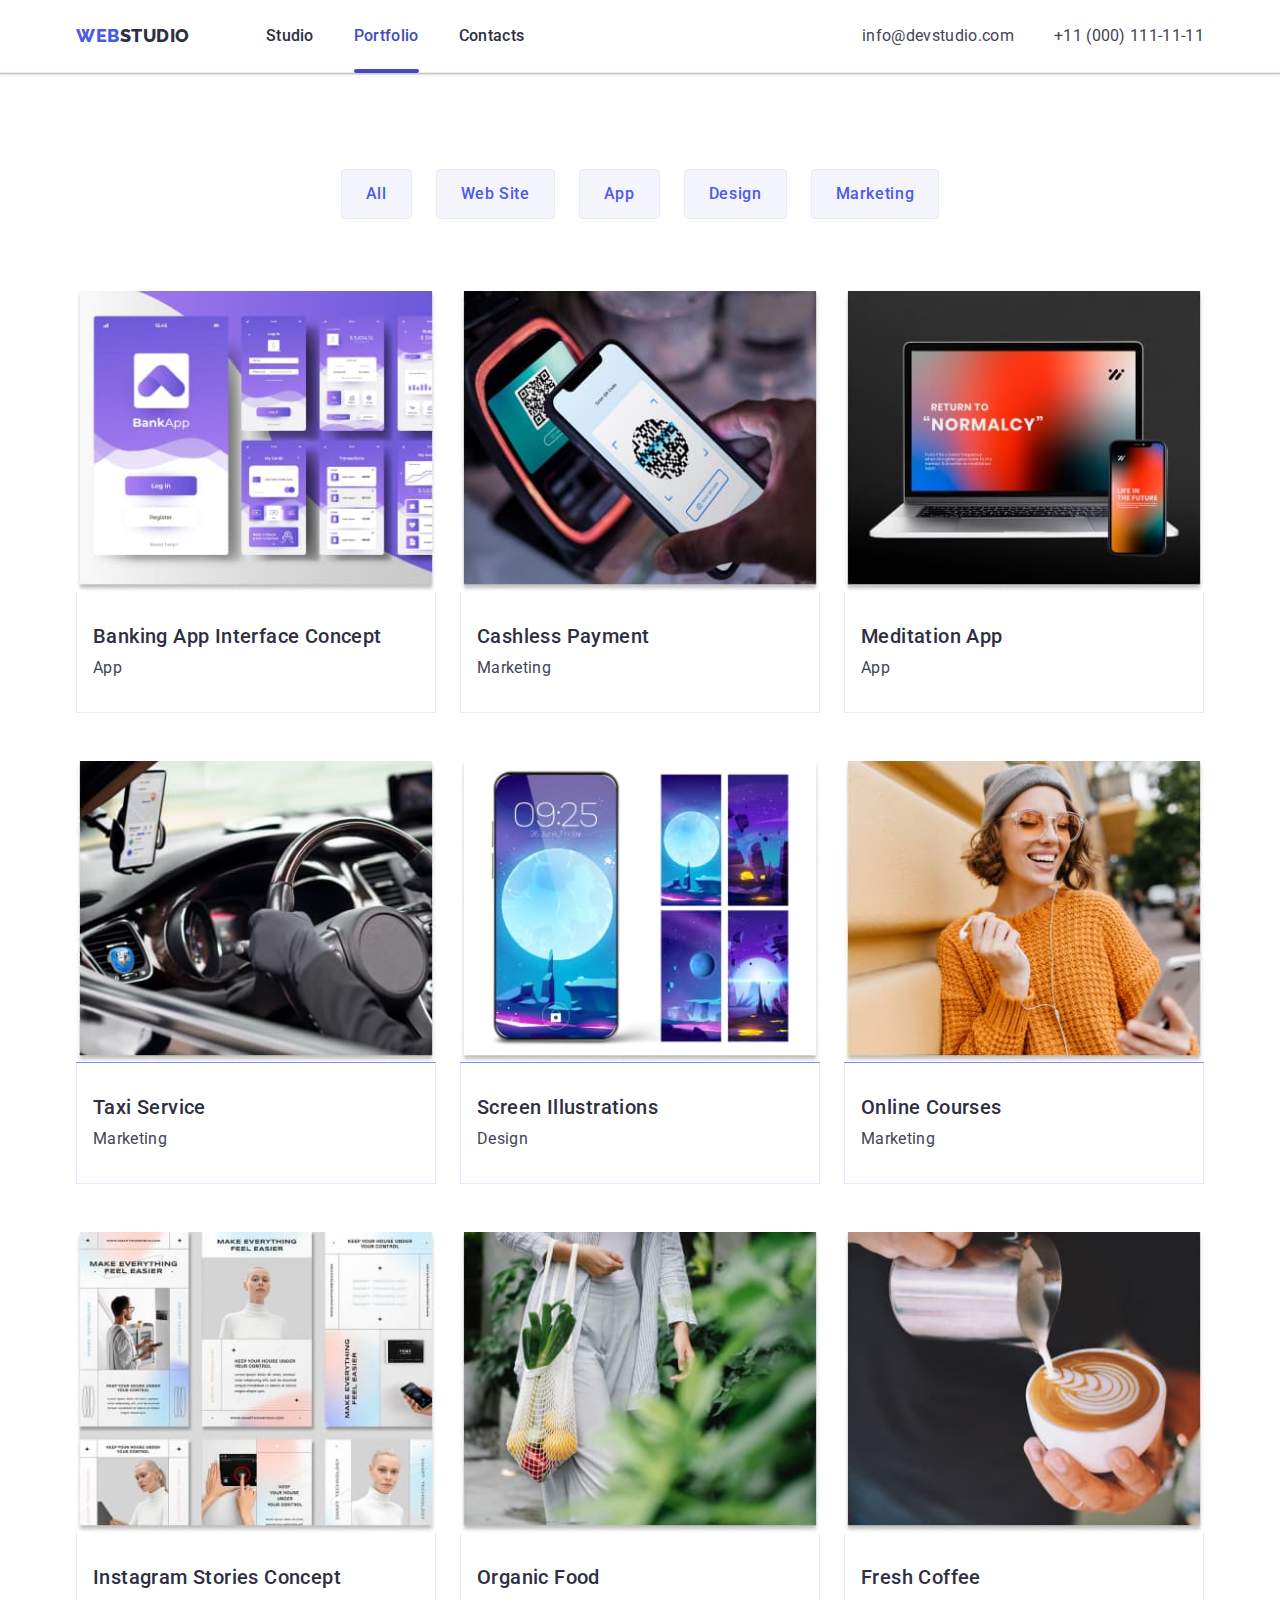
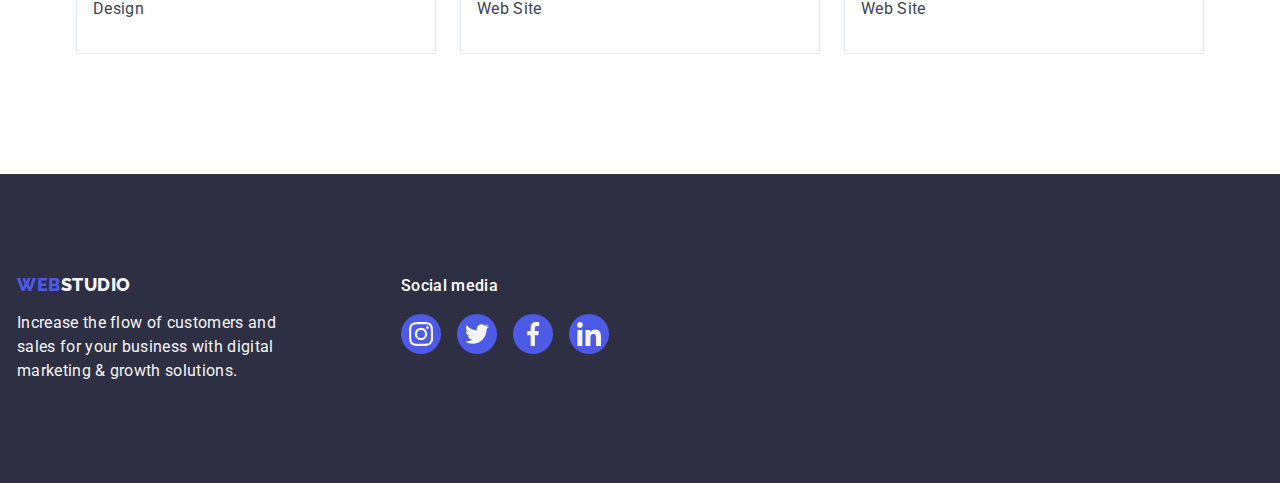
==== commit 95c22187: "Update portfolio.html" ====
--- a/portfolio.html
+++ b/portfolio.html
@@ -227,14 +227,49 @@
     </main>
     <!-- footer -->
     <footer class="footer_main">
-      <div class="container">
-        <a class="logo link logo-footer" href="./index.html"
-          >Web<span class="logo_span_footer">Studio</span></a
-        >
-        <p class="footer_par">
-          Increase the flow of customers and sales for your business with
-          digital marketing & growth solutions.
-        </p>
+      <div class="container footer-cont">
+        <div class="logo-and-par">
+          <a class="logo link logo-footer" href="./index.html"
+            >Web<span class="logo_span_footer">Studio</span></a
+          >
+          <p class="footer_par">
+            Increase the flow of customers and sales for your business with
+            digital marketing & growth solutions.
+          </p>
+        </div>
+        <div>
+          <p class="social-media-foot">Social media</p>
+          <ul class="social-media-foot-list">
+            <li class="social-media-foot-list-content">
+              <a class="social-foot-link" href="">
+                <svg class="icons-socia-media" width="24" height="24">
+                  <use href="./images/icons.svg#icon-instagram-2"></use>
+                </svg>
+              </a>
+            </li>
+            <li class="social-media-foot-list-content">
+              <a class="social-foot-link" href="">
+                <svg class="icons-socia-media" width="24" height="24">
+                  <use href="./images/icons.svg#icon-twitter-1"></use>
+                </svg>
+              </a>
+            </li>
+            <li class="social-media-foot-list-content">
+              <a class="social-foot-link" href="">
+                <svg class="icons-socia-media" width="24" height="24">
+                  <use href="./images/icons.svg#icon-facebook-1"></use>
+                </svg>
+              </a>
+            </li>
+            <li class="social-media-foot-list-content">
+              <a class="social-foot-link" href="">
+                <svg class="icons-socia-media" width="24" height="24">
+                  <use href="./images/icons.svg#icon-linkedin-1"></use>
+                </svg>
+              </a>
+            </li>
+          </ul>
+        </div>
       </div>
     </footer>
   </body>
